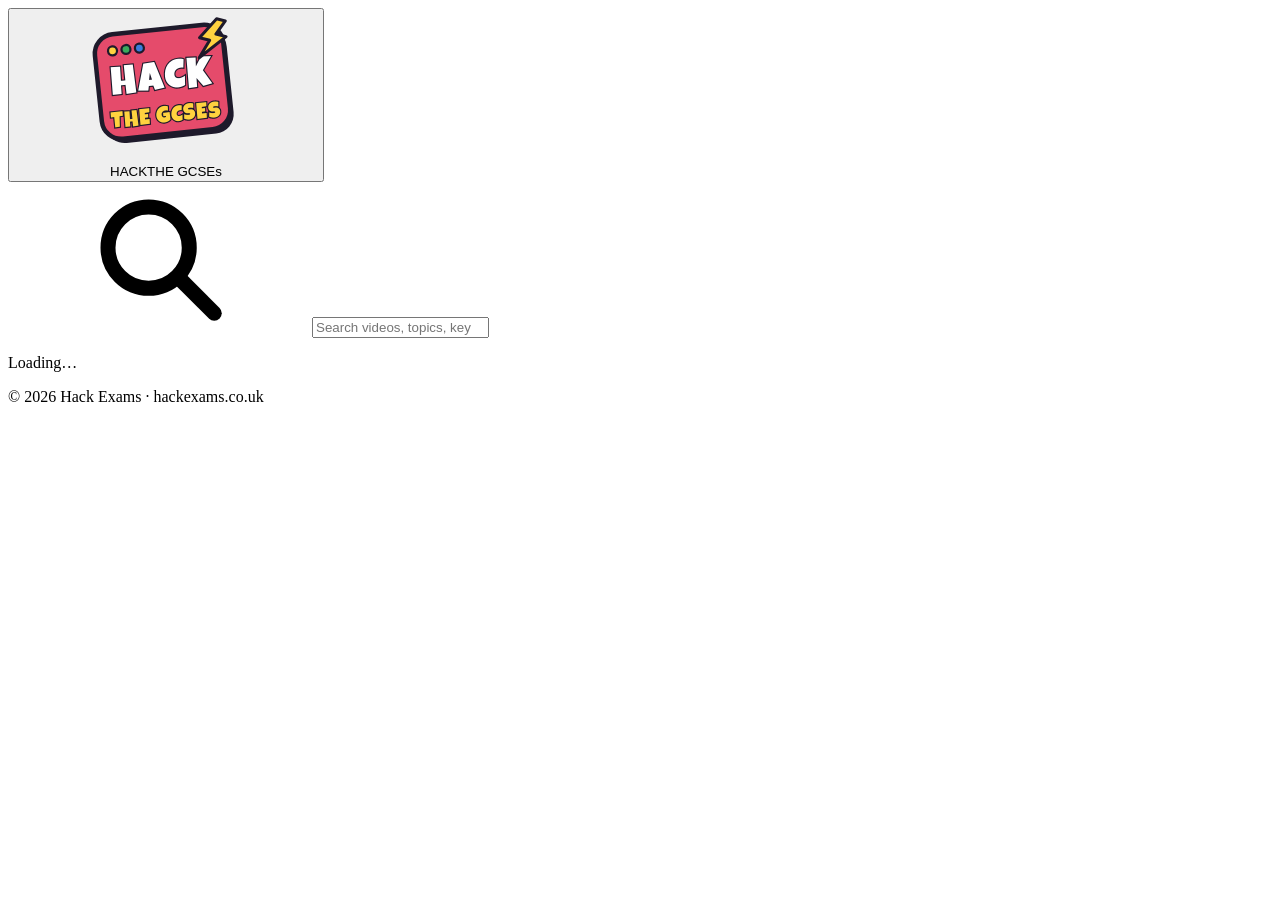
==== index.html @ 59de1471 "Add site page, app manifest and offline support Co-Authored-By: Claude Opus 5.5 <noreply@anthropic.c" ====
<!doctype html>
<html lang="en-GB">
<head>
<meta charset="utf-8">
<meta name="viewport" content="width=device-width,initial-scale=1,viewport-fit=cover">
<title>Hack the GCSEs · Hack Exams</title>
<meta name="description" content="Short GCSE revision videos with quick quizzes. Pick your exam board and subject, watch, and test yourself in minutes.">
<link rel="canonical" href="https://hackexams.co.uk/">
<meta name="theme-color" content="#E54B6B">
<link rel="manifest" href="manifest.webmanifest">
<link rel="icon" href="icons/favicon.png" type="image/png">
<link rel="apple-touch-icon" href="icons/apple-touch-icon.png">
<meta name="apple-mobile-web-app-capable" content="yes">
<meta name="mobile-web-app-capable" content="yes">
<meta name="apple-mobile-web-app-title" content="Hack Exams">
<meta property="og:type" content="website">
<meta property="og:site_name" content="Hack Exams">
<meta property="og:title" content="Hack the GCSEs">
<meta property="og:description" content="Short videos. Quick quizzes. Exam-ready in minutes.">
<meta property="og:url" content="https://hackexams.co.uk/">
<meta property="og:image" content="https://hackexams.co.uk/og.png">
<meta name="twitter:card" content="summary_large_image">
<link rel="preconnect" href="https://fonts.googleapis.com">
<link rel="preconnect" href="https://fonts.gstatic.com" crossorigin>
<link rel="stylesheet" href="https://fonts.googleapis.com/css2?family=Luckiest+Guy&family=Fredoka:wght@400;500;600;700&family=Patrick+Hand&display=swap">
<link rel="stylesheet" href="style.css">
</head>
<body>
<svg width="0" height="0" style="position:absolute" aria-hidden="true">
  <defs>
    <symbol id="logo" viewBox="0 0 200 200">
      <g transform="rotate(-6 100 100)">
        <rect x="14" y="30" width="172" height="140" rx="26" fill="#1E1A2B"/>
        <rect x="10" y="24" width="172" height="140" rx="26" fill="#E54B6B" stroke="#1E1A2B" stroke-width="6"/>
        <!-- terminal dots -->
        <circle cx="34" cy="46" r="6" fill="#FFD23F" stroke="#1E1A2B" stroke-width="3"/>
        <circle cx="52" cy="46" r="6" fill="#3BAA5C" stroke="#1E1A2B" stroke-width="3"/>
        <circle cx="70" cy="46" r="6" fill="#3B7DDD" stroke="#1E1A2B" stroke-width="3"/>
        <text x="96" y="104" text-anchor="middle" font-family="Luckiest Guy, Arial Black, Impact, sans-serif" font-size="54" fill="#FFFFFF" stroke="#1E1A2B" stroke-width="3" paint-order="stroke" letter-spacing="2">HACK</text>
        <text x="96" y="148" text-anchor="middle" font-family="Luckiest Guy, Arial Black, Impact, sans-serif" font-size="30" fill="#FFD23F" stroke="#1E1A2B" stroke-width="3" paint-order="stroke" letter-spacing="1">THE GCSEs</text>
      </g>
      <!-- lightning bolt sticker -->
      <g transform="translate(150 6) rotate(14)">
        <path d="M18 0 L2 30 H16 L8 56 L36 20 H22 L30 0 Z" fill="#FFD23F" stroke="#1E1A2B" stroke-width="4" stroke-linejoin="round"/>
      </g>
    </symbol>
    <symbol id="i-search" viewBox="0 0 24 24"><circle cx="10.5" cy="10.5" r="6.5" fill="none" stroke="currentColor" stroke-width="2.4"/><path d="M15.5 15.5 21 21" stroke="currentColor" stroke-width="2.4" stroke-linecap="round"/></symbol>
    <symbol id="i-play" viewBox="0 0 24 24"><path d="M8 5v14l11-7z" fill="#1E1A2B"/></symbol>
  </defs>
</svg>

<header class="top">
  <div class="wrap">
    <button class="brand" id="homeBtn" aria-label="Hack the GCSEs home">
      <svg><use href="#logo"/></svg>
      <div class="word">HACK<span>THE GCSEs</span></div>
    </button>
    <div class="search">
      <svg><use href="#i-search"/></svg>
      <input id="q" type="search" placeholder="Search videos, topics, key words… e.g. femur, EPOC, levers" autocomplete="off" aria-label="Search">
      <button class="clear" id="qClear" hidden aria-label="Clear search">×</button>
    </div>
  </div>
</header>

<main class="wrap" id="app"><p class="loading">Loading…</p></main>

<footer class="wrap foot">
  <span>© 2026 Hack Exams · hackexams.co.uk</span>
  <span class="social" id="social"></span>
</footer>

<!-- player -->
<div class="overlay" id="playerOv" hidden>
  <div class="sheet player" role="dialog" aria-modal="true" aria-labelledby="pTitle" id="playerSheet"></div>
</div>

<div id="installSlot"></div>
<div id="toastSlot"></div>
<script src="app.js"></script>
</body>
</html>
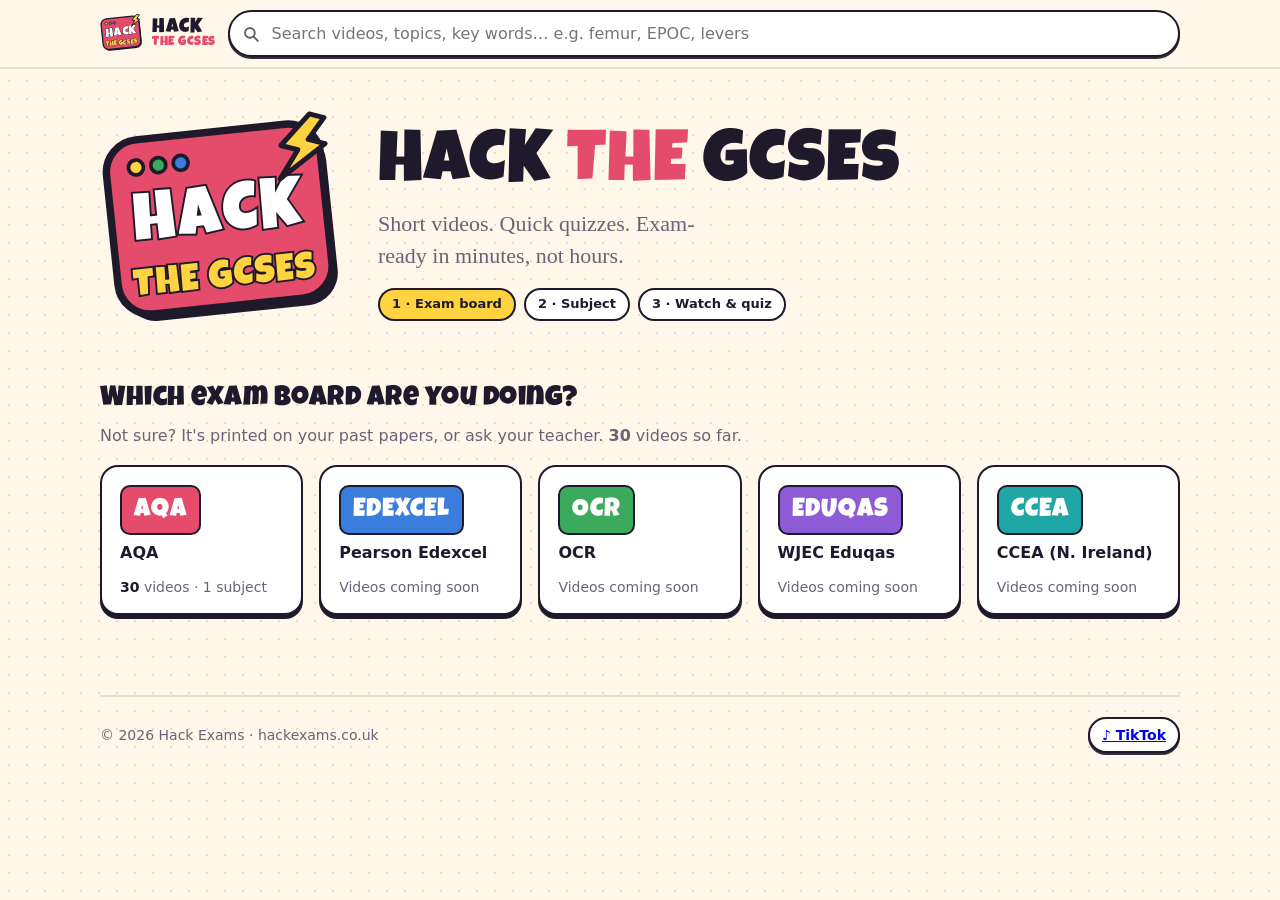
==== commit ea00c053: "Add YouTube Shorts for videos 08, 09, 15, 16 and show video thumbnails Co-Authored-By: Claude Opus 5" ====
--- a/index.html
+++ b/index.html
@@ -78,5 +78,6 @@
 <div id="installSlot"></div>
 <div id="toastSlot"></div>
 <script src="app.js"></script>
+<script src="thumbs.js"></script>
 </body>
 </html>
--- a/style.css
+++ b/style.css
@@ -0,0 +1,165 @@
+:root{
+  --paper:#FFF7E9; --dot:rgba(46,34,70,.13); --ink:#1E1A2B; --muted:#6A6378; --card:#FFFFFF; --card2:#FBF3E4; --line:#EADFCB;
+  --pink:#E54B6B; --blue:#3B7DDD; --green:#3BAA5C; --orange:#F28C28; --purple:#8E5BD6; --teal:#1FA6A6; --yellow:#FFD23F;
+  --hl:rgba(255,210,63,.55); --shadow:0 2px 0 rgba(30,26,43,.9);
+  --display:"Luckiest Guy","Arial Black",Impact,sans-serif;
+  --ui:"Fredoka","Trebuchet MS",system-ui,sans-serif;
+  --hand:"Patrick Hand","Comic Sans MS",cursive;
+}
+@media (prefers-color-scheme: dark){:root:not([data-theme="light"]){
+  color-scheme:dark; --paper:#16131F; --dot:rgba(255,255,255,.07); --ink:#F5EFE4; --muted:#A99FB8; --card:#221E2E; --card2:#2A2538; --line:#373149;
+  --hl:rgba(255,210,63,.28); --shadow:0 2px 0 rgba(0,0,0,.6);
+}}
+:root[data-theme="dark"]{
+  color-scheme:dark; --paper:#16131F; --dot:rgba(255,255,255,.07); --ink:#F5EFE4; --muted:#A99FB8; --card:#221E2E; --card2:#2A2538; --line:#373149;
+  --hl:rgba(255,210,63,.28); --shadow:0 2px 0 rgba(0,0,0,.6);
+}
+*{box-sizing:border-box}
+body{background:var(--paper);background-image:radial-gradient(var(--dot) 1.2px,transparent 1.3px);background-size:18px 18px;color:var(--ink);font-family:var(--ui);font-size:16px;line-height:1.45;padding-inline:16px;min-height:100vh}
+button,input,select{font:inherit;color:inherit}
+button{cursor:pointer}
+:focus-visible{outline:3px solid var(--blue);outline-offset:2px;border-radius:8px}
+.wrap{max-width:1080px;margin:0 auto}
+
+/* header */
+header.top{position:sticky;top:env(safe-area-inset-top,0px);z-index:20;margin-inline:-16px;padding:10px 16px;background:color-mix(in srgb,var(--paper) 88%,transparent);backdrop-filter:blur(8px);border-bottom:2px solid var(--line)}
+.top .wrap{display:flex;gap:12px;align-items:center}
+.brand{display:flex;align-items:center;gap:8px;background:none;border:0;padding:0;flex:none}
+.brand svg{width:44px;height:44px}
+.brand .word{font-family:var(--display);font-size:20px;line-height:.9;text-align:left;letter-spacing:.5px}
+.brand .word span{display:block;font-size:13px;color:var(--pink)}
+.search{flex:1;min-width:0;position:relative}
+.search input{width:100%;border:2px solid var(--ink);border-radius:999px;padding:10px 40px 10px 42px;background:var(--card);box-shadow:var(--shadow);font-size:16px}
+.search svg{position:absolute;left:14px;top:50%;transform:translateY(-50%);width:18px;height:18px;opacity:.7}
+.search .clear{position:absolute;right:8px;top:50%;transform:translateY(-50%);border:0;background:var(--card2);border-radius:999px;width:28px;height:28px;font-weight:700}
+.btn{border:2px solid var(--ink);background:var(--card);border-radius:999px;padding:9px 16px;font-weight:600;box-shadow:var(--shadow);white-space:nowrap;transition:transform .08s}
+.btn:active{transform:translateY(2px);box-shadow:none}
+.btn.primary{background:var(--pink);color:#fff;border-color:var(--ink)}
+.btn.yellow{background:var(--yellow);color:#1E1A2B}
+.btn.small{padding:6px 12px;font-size:14px}
+.btn[disabled]{opacity:.5;cursor:not-allowed}
+@media (max-width:560px){.brand .word{display:none}.top .btn .lbl{display:none}}
+
+main{padding-block:24px 80px}
+.crumbs{display:flex;flex-wrap:wrap;gap:6px;align-items:center;font-size:14px;color:var(--muted);margin-bottom:14px}
+.crumbs button{border:0;background:none;padding:2px 0;color:var(--blue);font-weight:600;text-decoration:underline;text-underline-offset:3px}
+
+/* hero */
+.hero{display:grid;grid-template-columns:auto 1fr;gap:28px;align-items:center;margin-block:8px 28px}
+.hero .logo{width:min(250px,40vw);height:auto}
+.hero h1{font-family:var(--display);font-weight:400;font-size:clamp(40px,7vw,72px);line-height:.92;margin:0;letter-spacing:1px;text-wrap:balance}
+.hero h1 .the{color:var(--pink)}
+.hero p{font-family:var(--hand);font-size:22px;margin:10px 0 0;color:var(--muted);max-width:32ch}
+@media (max-width:640px){.hero{grid-template-columns:1fr;justify-items:center;text-align:center}.hero p{margin-inline:auto}}
+.steps{display:flex;gap:8px;flex-wrap:wrap;margin-top:16px}
+@media (max-width:640px){.steps{justify-content:center}}
+.step{font-size:13px;font-weight:600;padding:5px 12px;border-radius:999px;border:2px solid var(--ink);background:var(--card)}
+.step.on{background:var(--yellow);color:#1E1A2B}
+
+h2.sec{font-family:var(--display);font-weight:400;font-size:28px;letter-spacing:.5px;margin:0 0 4px}
+.sub{color:var(--muted);margin:0 0 18px}
+
+/* board cards */
+.boards{display:grid;grid-template-columns:repeat(auto-fill,minmax(190px,1fr));gap:16px}
+.board{position:relative;text-align:left;border:2.5px solid var(--ink);border-radius:18px;padding:18px 18px 16px;background:var(--card);box-shadow:0 4px 0 var(--ink);display:flex;flex-direction:column;gap:6px;min-height:150px;transition:transform .1s}
+.board:hover{transform:translateY(-2px) rotate(-.4deg)}
+.board .tag{align-self:flex-start;font-family:var(--display);font-size:26px;color:#fff;background:var(--c);padding:6px 12px 2px;border-radius:10px;border:2px solid var(--ink);letter-spacing:1px}
+.board .full{font-weight:600}
+.board .meta{margin-top:auto;font-size:14px;color:var(--muted)}
+.board .meta b{color:var(--ink)}
+
+/* subjects */
+.subjects{display:grid;grid-template-columns:repeat(auto-fill,minmax(160px,1fr));gap:12px}
+.subj{border:2px solid var(--ink);border-radius:14px;background:var(--card);padding:12px;display:flex;gap:10px;align-items:center;text-align:left;box-shadow:var(--shadow);min-height:64px}
+.subj .mono{flex:none;width:40px;height:40px;border-radius:10px;background:var(--c);color:#fff;font-family:var(--display);font-size:18px;display:grid;place-items:center;padding-top:3px;border:2px solid var(--ink)}
+.subj .nm{font-weight:600;line-height:1.15}
+.subj .ct{font-size:13px;color:var(--muted)}
+.subj.empty{opacity:.62;box-shadow:none;border-style:dashed}
+.subj.has .ct{color:var(--green);font-weight:600}
+.grouphead{font-family:var(--ui);font-weight:700;font-size:13px;text-transform:uppercase;letter-spacing:1.2px;color:var(--muted);margin:26px 0 10px}
+
+/* subject view */
+.subjhead{display:flex;flex-wrap:wrap;gap:14px;align-items:flex-end;justify-content:space-between;margin-bottom:8px}
+.subjhead h2{font-family:var(--display);font-weight:400;font-size:clamp(30px,5vw,44px);line-height:1;margin:0}
+.pill{display:inline-block;font-size:12px;font-weight:700;padding:3px 10px;border-radius:999px;border:2px solid var(--ink);background:var(--card)}
+.section-h{display:flex;align-items:center;gap:10px;margin:26px 0 12px}
+.section-h h3{margin:0;font-size:18px;font-weight:700}
+.section-h .ln{flex:1;height:2px;background:var(--line)}
+.vgrid{display:grid;grid-template-columns:repeat(auto-fill,minmax(150px,1fr));gap:14px}
+.vcard{border:0;background:none;padding:0;text-align:left;display:flex;flex-direction:column;gap:6px}
+.thumb{position:relative;aspect-ratio:9/16;max-width:100%;border-radius:14px;border:2.5px solid var(--ink);background:var(--c);overflow:hidden;box-shadow:0 3px 0 var(--ink);display:flex;flex-direction:column;justify-content:space-between;padding:10px;color:#fff}
+.thumb::before{content:"";position:absolute;inset:0;background-image:radial-gradient(rgba(255,255,255,.22) 1.2px,transparent 1.3px);background-size:12px 12px}
+.thumb>*{position:relative}
+.thumb .no{font-family:var(--display);font-size:13px;background:#fff;color:var(--c);align-self:flex-start;padding:4px 8px 1px;border-radius:6px;border:2px solid var(--ink)}
+.thumb .tt{font-family:var(--display);font-size:clamp(18px,2.6vw,22px);line-height:1;text-shadow:2px 2px 0 rgba(0,0,0,.35);text-wrap:balance}
+.thumb .play{position:absolute;right:10px;bottom:10px;width:40px;height:40px;border-radius:50%;background:var(--yellow);border:2px solid var(--ink);display:grid;place-items:center}
+.thumb .soon{position:absolute;left:10px;bottom:10px;font-size:11px;font-weight:700;background:rgba(0,0,0,.45);padding:3px 8px;border-radius:999px}
+.thumb.pending{filter:saturate(.35)}
+.vcard .cap{font-size:13px;color:var(--muted);display:flex;justify-content:space-between;gap:6px}
+.vcard:hover .thumb{transform:translateY(-2px)}
+.vcard .thumb{transition:transform .1s}
+
+/* search results */
+.results{display:flex;flex-direction:column;gap:10px}
+.res{display:grid;grid-template-columns:54px 1fr auto;gap:12px;align-items:center;border:2px solid var(--ink);border-radius:14px;background:var(--card);padding:10px 12px;text-align:left;box-shadow:var(--shadow)}
+.res .mini{width:54px;aspect-ratio:9/16;border-radius:8px;background:var(--c);border:2px solid var(--ink);display:grid;place-items:center;color:#fff;font-family:var(--display);font-size:14px;padding-top:2px}
+.res .t{font-weight:700}
+.res .w{font-size:13px;color:var(--muted)}
+.res .hits{font-size:13px;margin-top:3px}
+mark{background:var(--hl);color:inherit;border-radius:3px;padding:0 2px}
+.jump{display:flex;flex-wrap:wrap;gap:8px;margin-bottom:14px}
+.scope{display:flex;gap:6px;margin-bottom:14px;flex-wrap:wrap}
+.scope button{border:2px solid var(--ink);border-radius:999px;padding:4px 12px;font-size:14px;font-weight:600;background:var(--card)}
+.scope button[aria-pressed="true"]{background:var(--ink);color:var(--paper)}
+.empty-note{border:2px dashed var(--line);border-radius:16px;padding:28px;text-align:center;color:var(--muted)}
+.empty-note b{display:block;font-family:var(--display);font-weight:400;font-size:24px;color:var(--ink);margin-bottom:4px}
+
+/* overlay + sheets */
+.overlay{position:fixed;inset:0;z-index:50;background:rgba(15,12,22,.6);display:flex;align-items:center;justify-content:center;padding:16px}
+.overlay[hidden]{display:none!important}
+.sheet{background:var(--card);border:2.5px solid var(--ink);border-radius:20px;box-shadow:0 6px 0 var(--ink);width:min(560px,100%);max-height:calc(100vh - 32px);overflow:auto;padding:20px}
+.sheet h3{font-family:var(--display);font-weight:400;font-size:26px;margin:0 0 6px;letter-spacing:.5px}
+.sheet .x{float:right;border:2px solid var(--ink);background:var(--card2);border-radius:999px;width:34px;height:34px;font-weight:700}
+.player{width:min(980px,100%);display:grid;grid-template-columns:minmax(0,360px) 1fr;gap:20px}
+@media (max-width:760px){.player{grid-template-columns:1fr}}
+.vidbox{aspect-ratio:9/16;max-width:100%;max-height:72vh;border-radius:16px;overflow:hidden;background:#000;border:2.5px solid var(--ink);margin-inline:auto;width:100%}
+.vidbox video{width:100%;height:100%;display:block;object-fit:contain;background:#000}
+.vidbox.none{display:grid;place-items:center;color:#fff;text-align:center;padding:20px;background:var(--c)}
+.info .code{font-size:13px;font-weight:700;color:var(--muted)}
+.info h4{font-family:var(--display);font-weight:400;font-size:30px;line-height:1;margin:4px 0 8px}
+.mnem{font-family:var(--hand);font-size:20px;background:var(--hl);display:inline;padding:0 4px}
+.quiz{margin-top:16px;display:flex;flex-direction:column;gap:8px}
+.quiz h5{margin:0;font-size:14px;text-transform:uppercase;letter-spacing:1.2px;color:var(--muted)}
+.q{border:2px solid var(--ink);border-radius:12px;padding:10px 12px;background:var(--card2)}
+.q .qq{font-weight:600}
+.q button{margin-top:6px;border:0;background:none;padding:0;color:var(--blue);font-weight:700}
+.q .aa{margin-top:6px;font-family:var(--hand);font-size:20px;color:var(--green)}
+.kw{margin-top:14px;display:flex;flex-wrap:wrap;gap:6px}
+.kw span{font-size:12px;border:1.5px solid var(--line);border-radius:999px;padding:2px 8px;color:var(--muted)}
+
+/* forms */
+.form{display:grid;gap:12px}
+.row3{display:grid;grid-template-columns:repeat(3,minmax(0,1fr));gap:10px}
+@media (max-width:520px){.row3{grid-template-columns:1fr}}
+label.f{display:flex;flex-direction:column;gap:4px;font-size:13px;font-weight:600}
+label.f input,label.f select{border:2px solid var(--ink);border-radius:10px;padding:8px 10px;background:var(--card);font-weight:400;font-size:15px;min-width:0}
+.hint{font-size:13px;color:var(--muted);margin:0}
+.admin-bar{display:flex;gap:8px;flex-wrap:wrap;margin-top:12px}
+
+/* install banner */
+.install{position:fixed;left:12px;right:12px;bottom:calc(12px + env(safe-area-inset-bottom,0px));z-index:60;background:var(--card);border:2.5px solid var(--ink);border-radius:20px;box-shadow:0 5px 0 var(--ink);padding:16px;display:grid;grid-template-columns:56px 1fr;gap:12px;max-width:520px;margin-inline:auto;animation:up .35s ease-out}
+.install svg{width:56px;height:56px}
+.install h4{margin:0;font-family:var(--display);font-weight:400;font-size:21px;letter-spacing:.5px}
+.install p{margin:2px 0 10px;font-size:14px;color:var(--muted)}
+.install ol{margin:4px 0 10px;padding-left:20px;font-size:14px}
+.install .acts{display:flex;gap:8px;flex-wrap:wrap}
+@keyframes up{from{transform:translateY(30px);opacity:.3}to{transform:none;opacity:1}}
+@media (prefers-reduced-motion:reduce){*{animation:none!important;transition:none!important}}
+.toast{position:fixed;left:50%;transform:translateX(-50%);bottom:calc(20px + env(safe-area-inset-bottom,0px));background:var(--ink);color:var(--paper);padding:10px 16px;border-radius:999px;font-weight:600;z-index:70;font-size:14px}
+.loading{color:var(--muted);font-family:var(--hand);font-size:20px}
+html{margin:0}body{margin:0}
+.foot{display:flex;flex-wrap:wrap;gap:12px;justify-content:space-between;align-items:center;padding-block:20px 40px;border-top:2px solid var(--line);color:var(--muted);font-size:14px}
+.social{display:flex;gap:8px;flex-wrap:wrap}
+.vidbox iframe{display:block}
+[hidden]{display:none!important}
+img{max-width:100%}
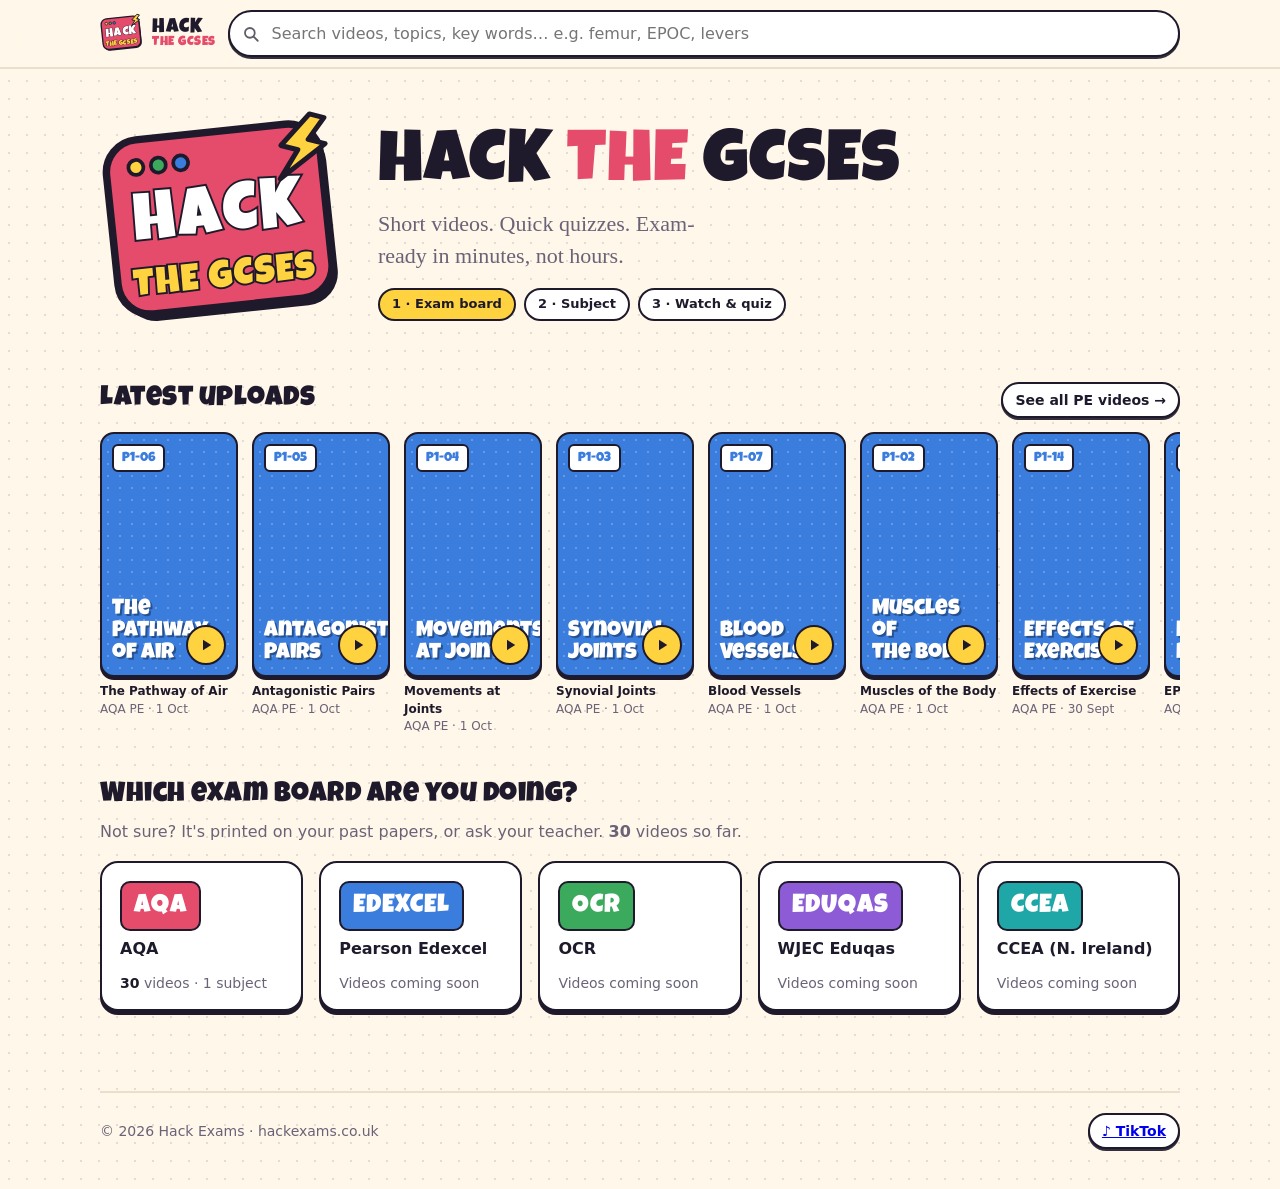
==== commit 59e6ed93: "Add Latest uploads strip to the front page Co-Authored-By: Claude Opus 5.5 <noreply@anthropic.com> C" ====
--- a/index.html
+++ b/index.html
@@ -79,5 +79,6 @@
 <div id="toastSlot"></div>
 <script src="app.js"></script>
 <script src="thumbs.js"></script>
+<script src="latest.js"></script>
 </body>
 </html>
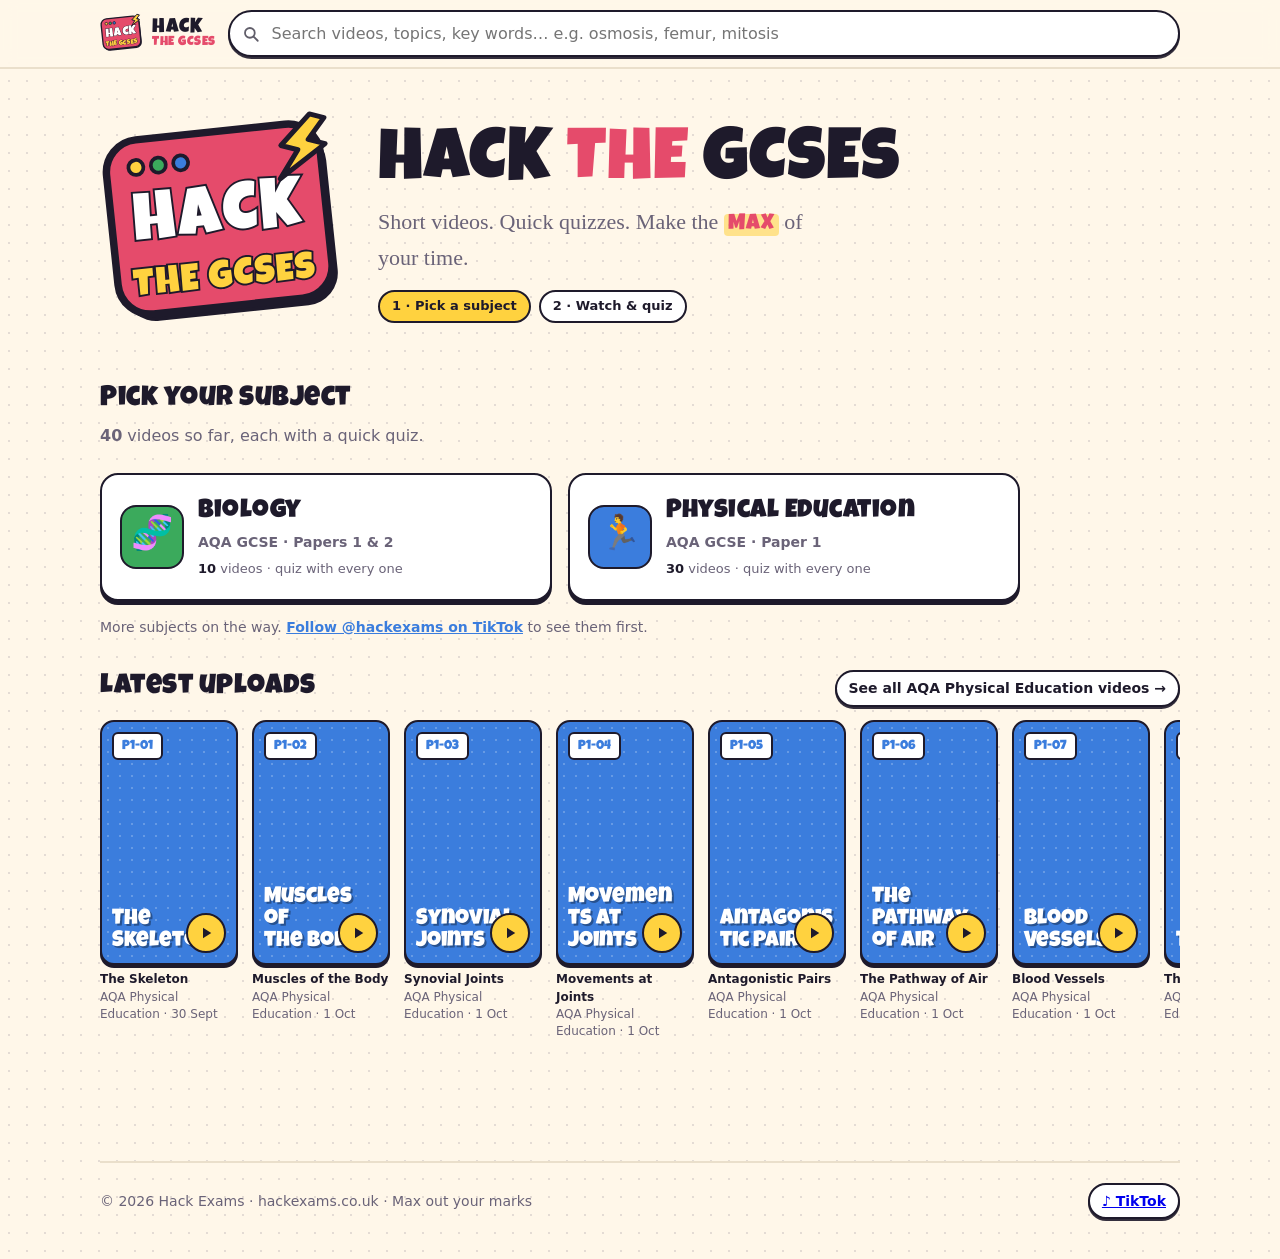
==== commit ac247a88: "Front page: subjects with videos instead of exam boards, board shown as a subtitle, Max tagline" ====
--- a/index.html
+++ b/index.html
@@ -4,7 +4,7 @@
 <meta charset="utf-8">
 <meta name="viewport" content="width=device-width,initial-scale=1,viewport-fit=cover">
 <title>Hack the GCSEs · Hack Exams</title>
-<meta name="description" content="Short GCSE revision videos with quick quizzes. Pick your exam board and subject, watch, and test yourself in minutes.">
+<meta name="description" content="Short GCSE revision videos with quick quizzes. Pick your subject, watch, and test yourself in minutes.">
 <link rel="canonical" href="https://hackexams.co.uk/">
 <meta name="theme-color" content="#E54B6B">
 <link rel="manifest" href="manifest.webmanifest">
@@ -24,6 +24,7 @@
 <link rel="preconnect" href="https://fonts.gstatic.com" crossorigin>
 <link rel="stylesheet" href="https://fonts.googleapis.com/css2?family=Luckiest+Guy&family=Fredoka:wght@400;500;600;700&family=Patrick+Hand&display=swap">
 <link rel="stylesheet" href="style.css">
+<link rel="stylesheet" href="home.css">
 </head>
 <body>
 <svg width="0" height="0" style="position:absolute" aria-hidden="true">
@@ -57,7 +58,7 @@
     </button>
     <div class="search">
       <svg><use href="#i-search"/></svg>
-      <input id="q" type="search" placeholder="Search videos, topics, key words… e.g. femur, EPOC, levers" autocomplete="off" aria-label="Search">
+      <input id="q" type="search" placeholder="Search videos, topics, key words… e.g. osmosis, femur, mitosis" autocomplete="off" aria-label="Search">
       <button class="clear" id="qClear" hidden aria-label="Clear search">×</button>
     </div>
   </div>
@@ -66,7 +67,7 @@
 <main class="wrap" id="app"><p class="loading">Loading…</p></main>
 
 <footer class="wrap foot">
-  <span>© 2026 Hack Exams · hackexams.co.uk</span>
+  <span>© 2026 Hack Exams · hackexams.co.uk · Max out your marks</span>
   <span class="social" id="social"></span>
 </footer>
 
--- a/home.css
+++ b/home.css
@@ -0,0 +1,24 @@
+/* Front page: subject cards (exam board shown as a subtitle) */
+.home-subjects{margin-bottom:30px}
+.scards{display:grid;grid-template-columns:repeat(auto-fit,minmax(min(280px,100%),1fr));gap:16px;padding-top:8px;max-width:920px}
+.scard{position:relative;text-align:left;border:2.5px solid var(--ink);border-radius:18px;padding:18px;background:var(--card);box-shadow:0 4px 0 var(--ink);display:grid;grid-template-columns:auto 1fr;column-gap:14px;row-gap:3px;align-items:center;min-height:128px;transition:transform .1s}
+.scard:hover{transform:translateY(-2px) rotate(-.4deg)}
+.scard .ic{grid-column:1;grid-row:1 / 4;width:64px;height:64px;border-radius:16px;background:var(--c);border:2.5px solid var(--ink);display:grid;place-items:center;font-size:34px;line-height:1;color:#fff;font-family:var(--display)}
+.scard .nm,.scard .st,.scard .meta{grid-column:2}
+.scard .nm{font-family:var(--display);font-size:26px;line-height:1;letter-spacing:.5px;padding-top:4px}
+.scard .st{font-size:14px;font-weight:600;color:var(--muted)}
+.scard .meta{font-size:13px;color:var(--muted)}
+.scard .meta b{color:var(--ink)}
+.scard .new{position:absolute;top:-11px;right:14px;font-size:11px;font-weight:700;letter-spacing:1px;background:var(--pink);color:#fff;border:2px solid var(--ink);border-radius:999px;padding:1px 8px}
+.more{font-size:14px;color:var(--muted);margin:16px 0 0}
+.more a{color:var(--blue);font-weight:600}
+.hero p{max-width:40ch}
+.hero .max{font-family:var(--display);color:var(--pink);letter-spacing:1px;background:var(--hl);padding:0 4px;border-radius:4px}
+.subjhead .subt{margin:6px 0 0;font-weight:600;color:var(--muted)}
+
+/* Video cards: same width in every column, even with long titles */
+.vcard{min-width:0;width:100%}
+.vcard .thumb{width:100%}
+.thumb .tt{overflow-wrap:anywhere;hyphens:auto}
+.vcard .cap>span:first-child{min-width:0;overflow-wrap:break-word}
+.vcard .cap>span:last-child{flex:none}
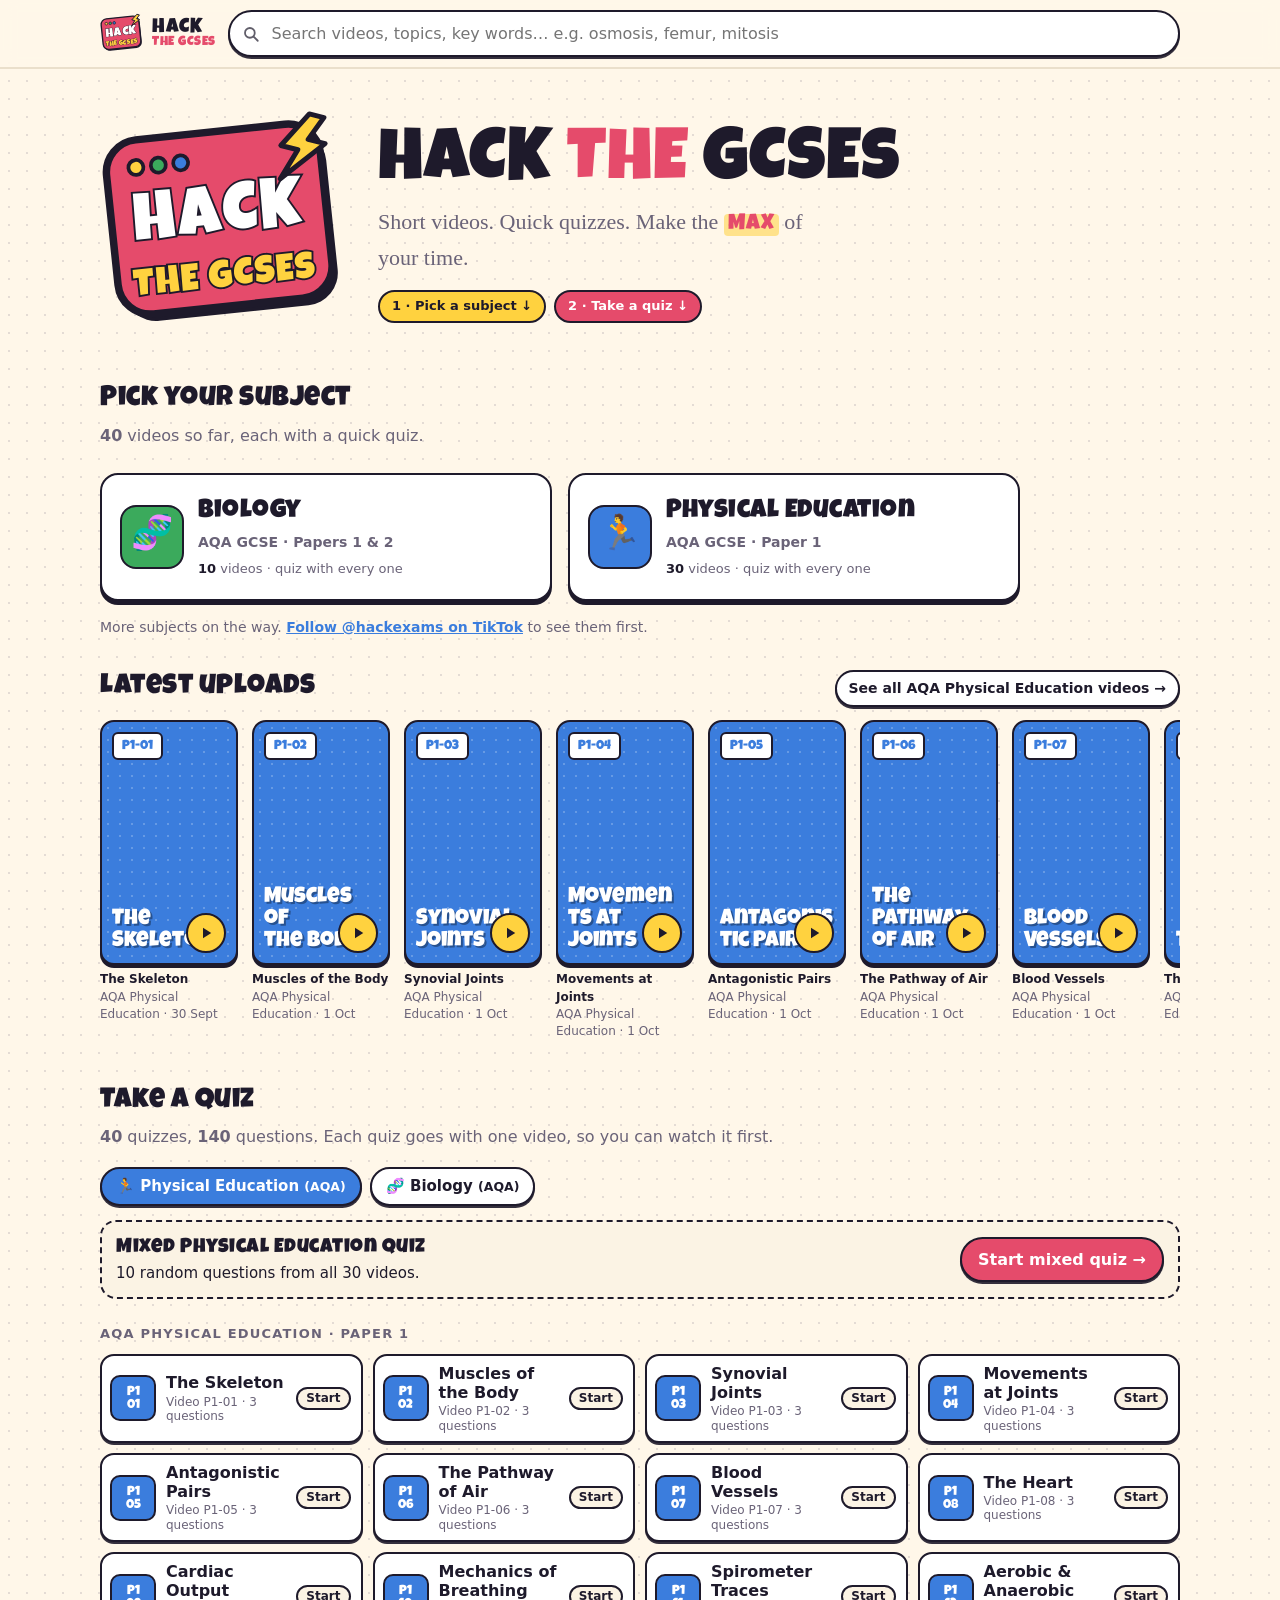
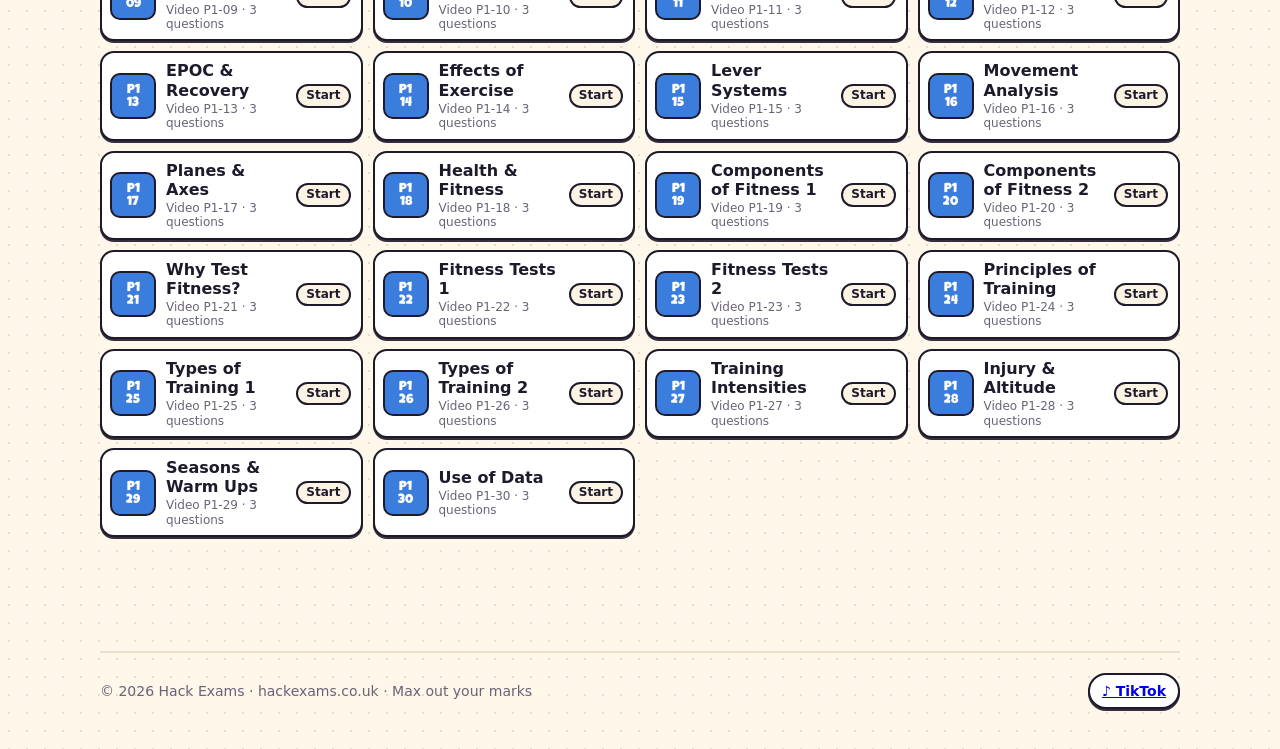
==== commit 1651ad1c: "Load quizzes.js on the front page; hero step "2 · Take a quiz" jumps to the quizzes Co-Authored-By: " ====
--- a/index.html
+++ b/index.html
@@ -81,5 +81,6 @@
 <script src="app.js"></script>
 <script src="thumbs.js"></script>
 <script src="latest.js"></script>
+<script src="quizzes.js"></script>
 </body>
 </html>
